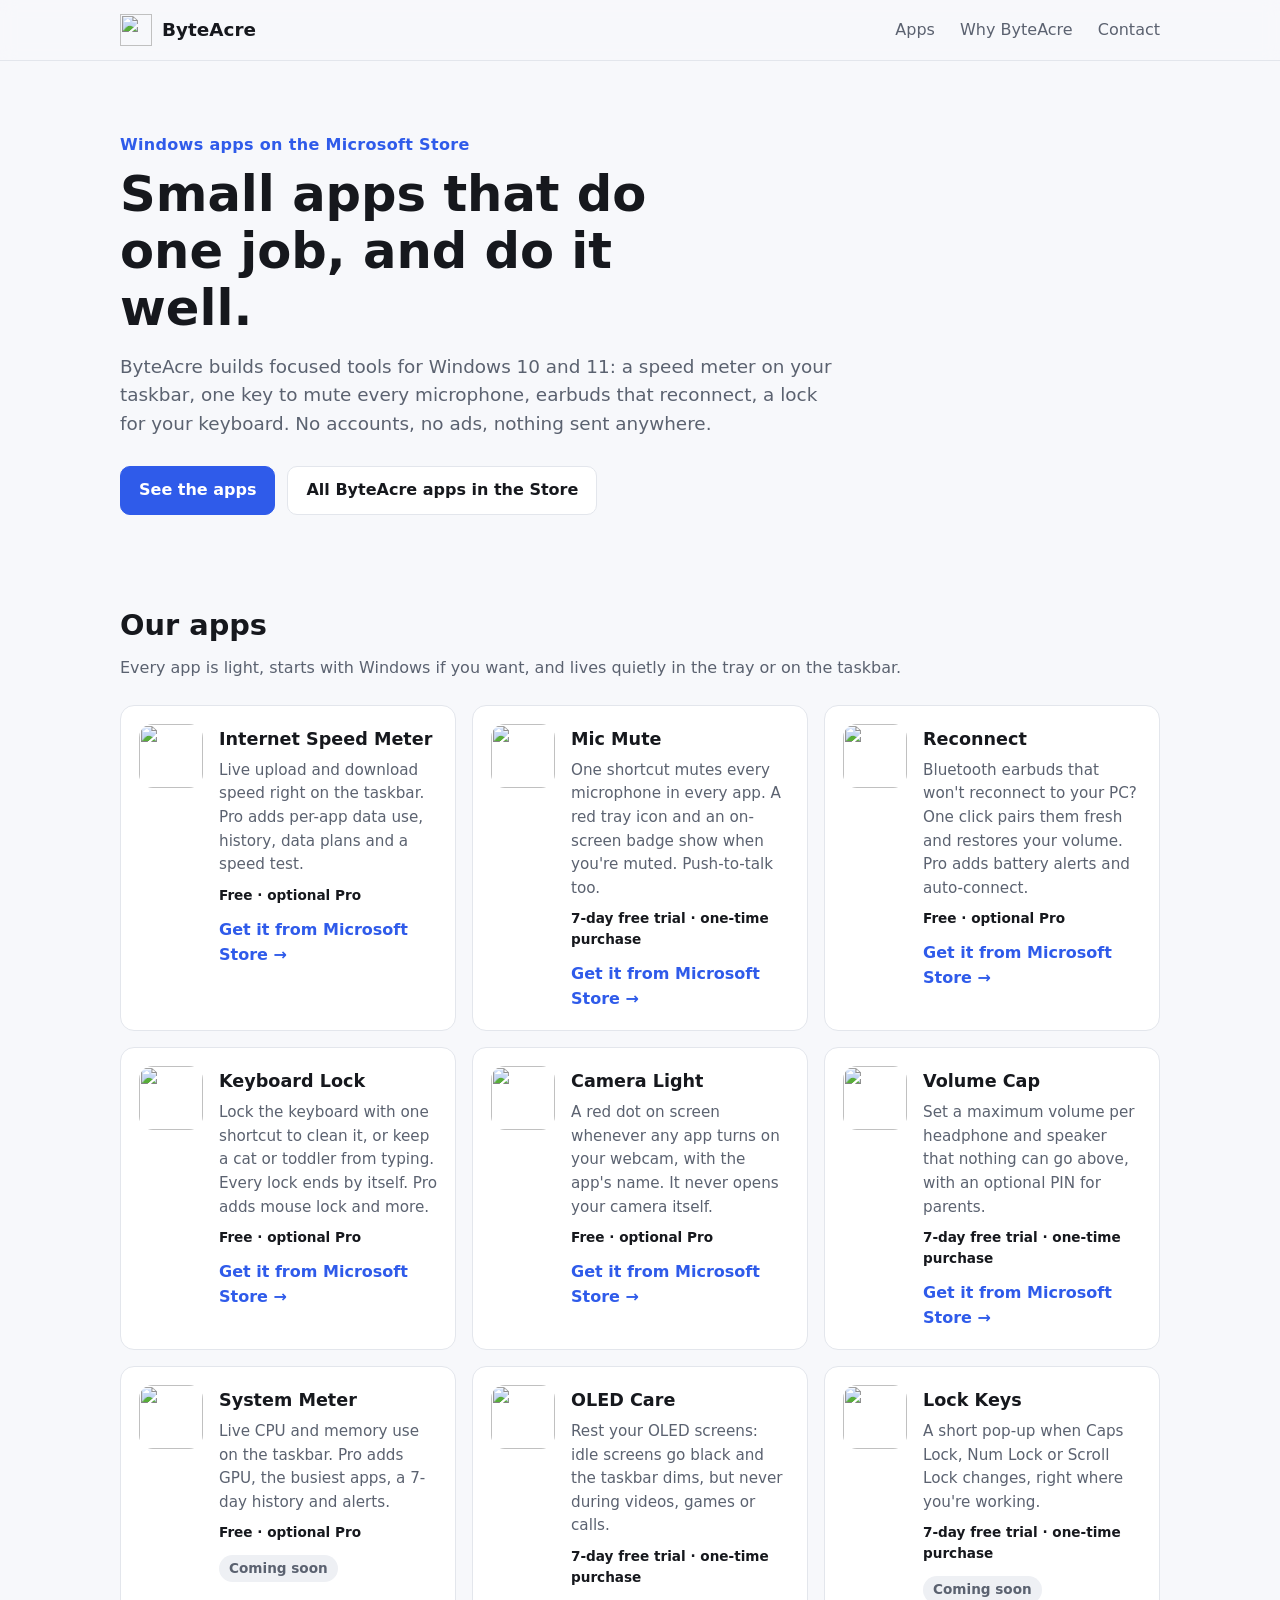
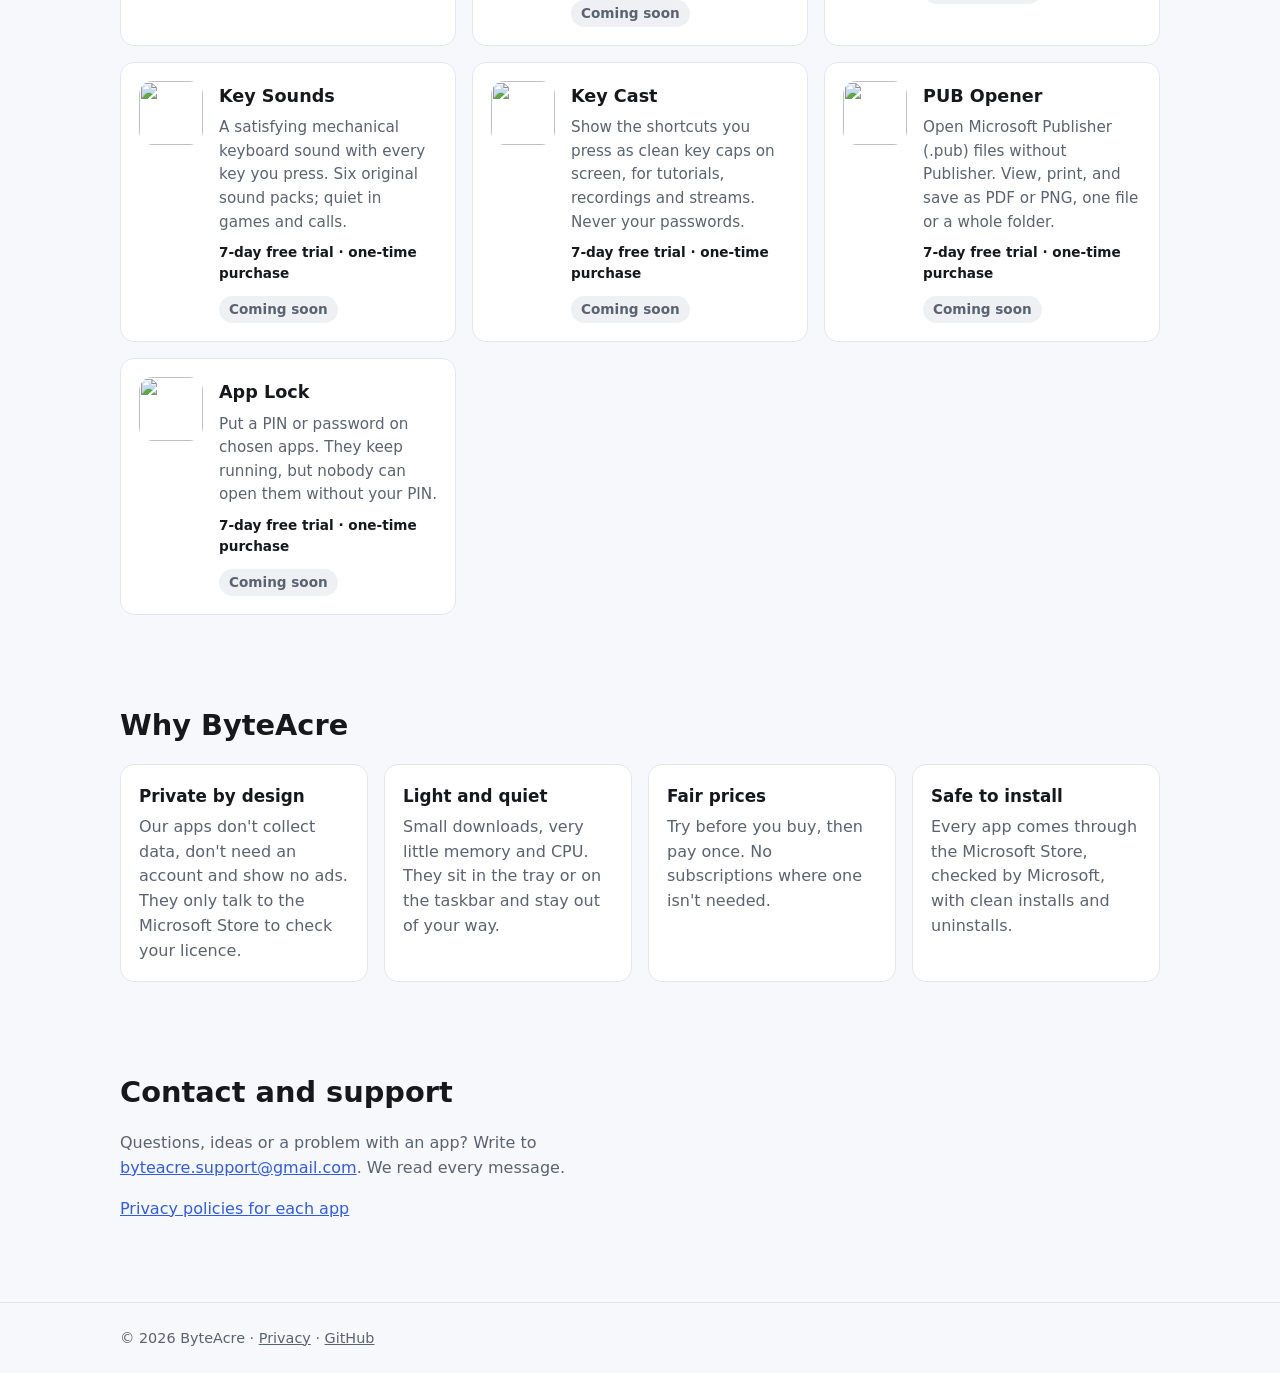
==== index.html @ fc12dd71 "Add files via upload" ====
<!doctype html>
<html lang="en">
<head>
<meta charset="utf-8">
<meta name="viewport" content="width=device-width, initial-scale=1">
<title>ByteAcre: small, focused Windows apps</title>
<meta name="description" content="ByteAcre makes small, focused Windows apps on the Microsoft Store: Internet Speed Meter, Mic Mute, Reconnect, Keyboard Lock, Camera Light, Volume Cap and more. Private, lightweight, fair prices.">
<link rel="canonical" href="https://byteacre.github.io/">
<link rel="icon" href="images/byteacre-icon.svg" type="image/svg+xml">
<meta property="og:title" content="ByteAcre: small, focused Windows apps">
<meta property="og:description" content="Small Windows apps that do one job well. Private, lightweight, fair one-time prices.">
<meta property="og:type" content="website">
<meta property="og:url" content="https://byteacre.github.io/">
<link rel="stylesheet" href="style.css">
<script type="application/ld+json">
{"@context":"https://schema.org","@type":"Organization","name":"ByteAcre","url":"https://byteacre.github.io/","logo":"https://byteacre.github.io/images/byteacre-icon.svg","email":"byteacre.support@gmail.com","sameAs":["https://github.com/byteAcre"]}
</script>
</head>
<body>
<header class="top">
  <div class="wrap nav">
    <a class="brand" href="#top" aria-label="ByteAcre home">
      <img src="images/byteacre-icon.svg" alt="" width="32" height="32"> ByteAcre
    </a>
    <nav aria-label="Main">
      <a href="#apps">Apps</a>
      <a href="#why">Why ByteAcre</a>
      <a href="#contact">Contact</a>
    </nav>
  </div>
</header>

<main id="top">
  <section class="hero">
    <div class="wrap">
      <p class="eyebrow">Windows apps on the Microsoft Store</p>
      <h1>Small apps that do one job, and do it well.</h1>
      <p class="lead">ByteAcre builds focused tools for Windows 10 and 11: a speed meter on your taskbar, one key to mute every
        microphone, earbuds that reconnect, a lock for your keyboard. No accounts, no ads, nothing sent anywhere.</p>
      <div class="cta">
        <a class="btn primary" href="#apps">See the apps</a>
        <a class="btn" href="https://apps.microsoft.com/search?query=ByteAcre" rel="noopener">All ByteAcre apps in the Store</a>
      </div>
    </div>
  </section>

  <section id="apps" class="apps">
    <div class="wrap">
      <h2>Our apps</h2>
      <p class="sub">Every app is light, starts with Windows if you want, and lives quietly in the tray or on the taskbar.</p>

      <!-- HOW TO EDIT: each app is one <article>. When a "Coming soon" app goes live, replace its
           <span class="soon">Coming soon</span> with the <a class="store" ...> line used by the live apps
           (same Store ID as in its comment). -->
      <div class="grid">

        <article class="card">
          <img src="images/speed-meter.png" alt="" width="64" height="64">
          <div>
            <h3>Internet Speed Meter</h3>
            <p>Live upload and download speed right on the taskbar. Pro adds per-app data use, history, data plans and a speed test.</p>
            <p class="meta">Free · optional Pro</p>
            <a class="store" href="https://apps.microsoft.com/detail/9MTVNRLCHL46" rel="noopener">Get it from Microsoft Store</a>
          </div>
        </article>

        <article class="card">
          <img src="images/mic-mute.png" alt="" width="64" height="64">
          <div>
            <h3>Mic Mute</h3>
            <p>One shortcut mutes every microphone in every app. A red tray icon and an on-screen badge show when you're muted. Push-to-talk too.</p>
            <p class="meta">7-day free trial · one-time purchase</p>
            <a class="store" href="https://apps.microsoft.com/detail/9PDG207LVQ56" rel="noopener">Get it from Microsoft Store</a>
          </div>
        </article>

        <article class="card">
          <img src="images/reconnect.png" alt="" width="64" height="64">
          <div>
            <h3>Reconnect</h3>
            <p>Bluetooth earbuds that won't reconnect to your PC? One click pairs them fresh and restores your volume. Pro adds battery alerts and auto-connect.</p>
            <p class="meta">Free · optional Pro</p>
            <a class="store" href="https://apps.microsoft.com/detail/9ND0S2LZVWPX" rel="noopener">Get it from Microsoft Store</a>
          </div>
        </article>

        <article class="card">
          <img src="images/keyboard-lock.png" alt="" width="64" height="64">
          <div>
            <h3>Keyboard Lock</h3>
            <p>Lock the keyboard with one shortcut to clean it, or keep a cat or toddler from typing. Every lock ends by itself. Pro adds mouse lock and more.</p>
            <p class="meta">Free · optional Pro</p>
            <a class="store" href="https://apps.microsoft.com/detail/9P1DGG5ZQ2GV" rel="noopener">Get it from Microsoft Store</a>
          </div>
        </article>

        <article class="card">
          <img src="images/camera-light.png" alt="" width="64" height="64">
          <div>
            <h3>Camera Light</h3>
            <p>A red dot on screen whenever any app turns on your webcam, with the app's name. It never opens your camera itself.</p>
            <p class="meta">Free · optional Pro</p>
            <a class="store" href="https://apps.microsoft.com/detail/9N3SJQJFRS90" rel="noopener">Get it from Microsoft Store</a>
          </div>
        </article>

        <article class="card">
          <img src="images/volume-cap.png" alt="" width="64" height="64">
          <div>
            <h3>Volume Cap</h3>
            <p>Set a maximum volume per headphone and speaker that nothing can go above, with an optional PIN for parents.</p>
            <p class="meta">7-day free trial · one-time purchase</p>
            <a class="store" href="https://apps.microsoft.com/detail/9PKXBKDD9G18" rel="noopener">Get it from Microsoft Store</a>
          </div>
        </article>

        <article class="card">
          <!-- Store ID 9N7SM03D4NWT -->
          <img src="images/system-meter.png" alt="" width="64" height="64">
          <div>
            <h3>System Meter</h3>
            <p>Live CPU and memory use on the taskbar. Pro adds GPU, the busiest apps, a 7-day history and alerts.</p>
            <p class="meta">Free · optional Pro</p>
            <span class="soon">Coming soon</span>
          </div>
        </article>

        <article class="card">
          <!-- Store ID 9N9KM5X5MT4K -->
          <img src="images/oled-care.png" alt="" width="64" height="64">
          <div>
            <h3>OLED Care</h3>
            <p>Rest your OLED screens: idle screens go black and the taskbar dims, but never during videos, games or calls.</p>
            <p class="meta">7-day free trial · one-time purchase</p>
            <span class="soon">Coming soon</span>
          </div>
        </article>

        <article class="card">
          <!-- Store ID 9PJVCDWS0DNC -->
          <img src="images/lock-keys.png" alt="" width="64" height="64">
          <div>
            <h3>Lock Keys</h3>
            <p>A short pop-up when Caps Lock, Num Lock or Scroll Lock changes, right where you're working.</p>
            <p class="meta">7-day free trial · one-time purchase</p>
            <span class="soon">Coming soon</span>
          </div>
        </article>

        <article class="card">
          <!-- Store ID 9NFBNVWLKVXJ -->
          <img src="images/key-sounds.png" alt="" width="64" height="64">
          <div>
            <h3>Key Sounds</h3>
            <p>A satisfying mechanical keyboard sound with every key you press. Six original sound packs; quiet in games and calls.</p>
            <p class="meta">7-day free trial · one-time purchase</p>
            <span class="soon">Coming soon</span>
          </div>
        </article>

        <article class="card">
          <!-- Store ID 9NG6CG6V17BK -->
          <img src="images/key-cast.png" alt="" width="64" height="64">
          <div>
            <h3>Key Cast</h3>
            <p>Show the shortcuts you press as clean key caps on screen, for tutorials, recordings and streams. Never your passwords.</p>
            <p class="meta">7-day free trial · one-time purchase</p>
            <span class="soon">Coming soon</span>
          </div>
        </article>

        <article class="card">
          <!-- Store ID 9MVVKFBPZNRF -->
          <img src="images/pub-opener.png" alt="" width="64" height="64">
          <div>
            <h3>PUB Opener</h3>
            <p>Open Microsoft Publisher (.pub) files without Publisher. View, print, and save as PDF or PNG, one file or a whole folder.</p>
            <p class="meta">7-day free trial · one-time purchase</p>
            <span class="soon">Coming soon</span>
          </div>
        </article>

        <article class="card">
          <!-- Store ID: not reserved yet -->
          <img src="images/app-lock.png" alt="" width="64" height="64">
          <div>
            <h3>App Lock</h3>
            <p>Put a PIN or password on chosen apps. They keep running, but nobody can open them without your PIN.</p>
            <p class="meta">7-day free trial · one-time purchase</p>
            <span class="soon">Coming soon</span>
          </div>
        </article>

      </div>
    </div>
  </section>

  <section id="why" class="why">
    <div class="wrap">
      <h2>Why ByteAcre</h2>
      <div class="points">
        <div><h3>Private by design</h3><p>Our apps don't collect data, don't need an account and show no ads. They only talk to the Microsoft Store to check your licence.</p></div>
        <div><h3>Light and quiet</h3><p>Small downloads, very little memory and CPU. They sit in the tray or on the taskbar and stay out of your way.</p></div>
        <div><h3>Fair prices</h3><p>Try before you buy, then pay once. No subscriptions where one isn't needed.</p></div>
        <div><h3>Safe to install</h3><p>Every app comes through the Microsoft Store, checked by Microsoft, with clean installs and uninstalls.</p></div>
      </div>
    </div>
  </section>

  <section id="contact" class="contact">
    <div class="wrap">
      <h2>Contact and support</h2>
      <p>Questions, ideas or a problem with an app? Write to <a href="mailto:byteacre.support@gmail.com">byteacre.support@gmail.com</a>. We read every message.</p>
      <p><a href="privacy.html">Privacy policies for each app</a></p>
    </div>
  </section>
</main>

<footer>
  <div class="wrap">© 2026 ByteAcre · <a href="privacy.html">Privacy</a> · <a href="https://github.com/byteAcre" rel="noopener">GitHub</a></div>
</footer>
</body>
</html>
---- style.css ----
:root {
  --bg: #f7f8fb;
  --surface: #ffffff;
  --text: #16181d;
  --muted: #5b6270;
  --line: #e3e6ec;
  --accent: #2f5bea;
  --accent-text: #ffffff;
  --soon: #eef0f4;
}
@media (prefers-color-scheme: dark) {
  :root {
    --bg: #111318;
    --surface: #1a1d24;
    --text: #eef0f4;
    --muted: #a3aab8;
    --line: #2a2f3a;
    --accent: #6f8cff;
    --accent-text: #0d1020;
    --soon: #242833;
  }
}
* { box-sizing: border-box; }
html { scroll-behavior: smooth; }
body {
  margin: 0;
  font-family: "Segoe UI", system-ui, -apple-system, Roboto, Arial, sans-serif;
  background: var(--bg);
  color: var(--text);
  line-height: 1.55;
}
a { color: var(--accent); }
.wrap { max-width: 1080px; margin: 0 auto; padding: 0 20px; }

.top { position: sticky; top: 0; background: color-mix(in srgb, var(--bg) 88%, transparent); backdrop-filter: blur(8px); border-bottom: 1px solid var(--line); z-index: 10; }
.nav { display: flex; align-items: center; justify-content: space-between; height: 60px; }
.brand { display: flex; align-items: center; gap: 10px; font-weight: 700; font-size: 1.15rem; color: var(--text); text-decoration: none; }
nav a { margin-left: 20px; color: var(--muted); text-decoration: none; font-weight: 500; }
nav a:hover { color: var(--text); }

.hero { padding: 72px 0 48px; }
.eyebrow { color: var(--accent); font-weight: 600; margin: 0 0 8px; letter-spacing: .02em; }
h1 { font-size: clamp(2rem, 4.5vw, 3.1rem); line-height: 1.15; margin: 0 0 16px; max-width: 18ch; }
.lead { font-size: 1.15rem; color: var(--muted); max-width: 62ch; margin: 0 0 28px; }
.cta { display: flex; flex-wrap: wrap; gap: 12px; }
.btn { display: inline-block; padding: 11px 18px; border-radius: 10px; border: 1px solid var(--line); background: var(--surface); color: var(--text); text-decoration: none; font-weight: 600; }
.btn.primary { background: var(--accent); border-color: var(--accent); color: var(--accent-text); }

section h2 { font-size: 1.8rem; margin: 0 0 8px; }
.sub { color: var(--muted); margin: 0 0 24px; }
.apps { padding: 40px 0; }
.grid { display: grid; grid-template-columns: repeat(auto-fill, minmax(300px, 1fr)); gap: 16px; }
.card { display: flex; gap: 16px; background: var(--surface); border: 1px solid var(--line); border-radius: 14px; padding: 18px; }
.card img { border-radius: 14px; flex: none; }
.card h3 { margin: 2px 0 6px; font-size: 1.1rem; }
.card p { margin: 0 0 8px; color: var(--muted); font-size: .95rem; }
.card .meta { font-size: .85rem; font-weight: 600; color: var(--text); }
.store { display: inline-block; margin-top: 4px; font-weight: 600; text-decoration: none; }
.store::after { content: " →"; }
.soon { display: inline-block; margin-top: 4px; font-size: .85rem; font-weight: 600; color: var(--muted); background: var(--soon); padding: 3px 10px; border-radius: 999px; }

.why { padding: 48px 0; }
.points { display: grid; grid-template-columns: repeat(auto-fit, minmax(220px, 1fr)); gap: 16px; margin-top: 16px; }
.points div { background: var(--surface); border: 1px solid var(--line); border-radius: 14px; padding: 18px; }
.points h3 { margin: 0 0 6px; font-size: 1.05rem; }
.points p { margin: 0; color: var(--muted); }

.contact { padding: 40px 0 64px; }
.contact p { color: var(--muted); max-width: 62ch; }

footer { border-top: 1px solid var(--line); padding: 24px 0; color: var(--muted); font-size: .9rem; }
footer a { color: var(--muted); }

.policies { list-style: none; padding: 0; display: grid; grid-template-columns: repeat(auto-fill, minmax(260px, 1fr)); gap: 10px; }
.policies a { display: block; background: var(--surface); border: 1px solid var(--line); border-radius: 10px; padding: 12px 14px; text-decoration: none; color: var(--text); font-weight: 600; }

@media (max-width: 560px) {
  nav a { margin-left: 14px; font-size: .95rem; }
  nav a[href="#why"] { display: none; }
  .hero { padding: 48px 0 32px; }
}
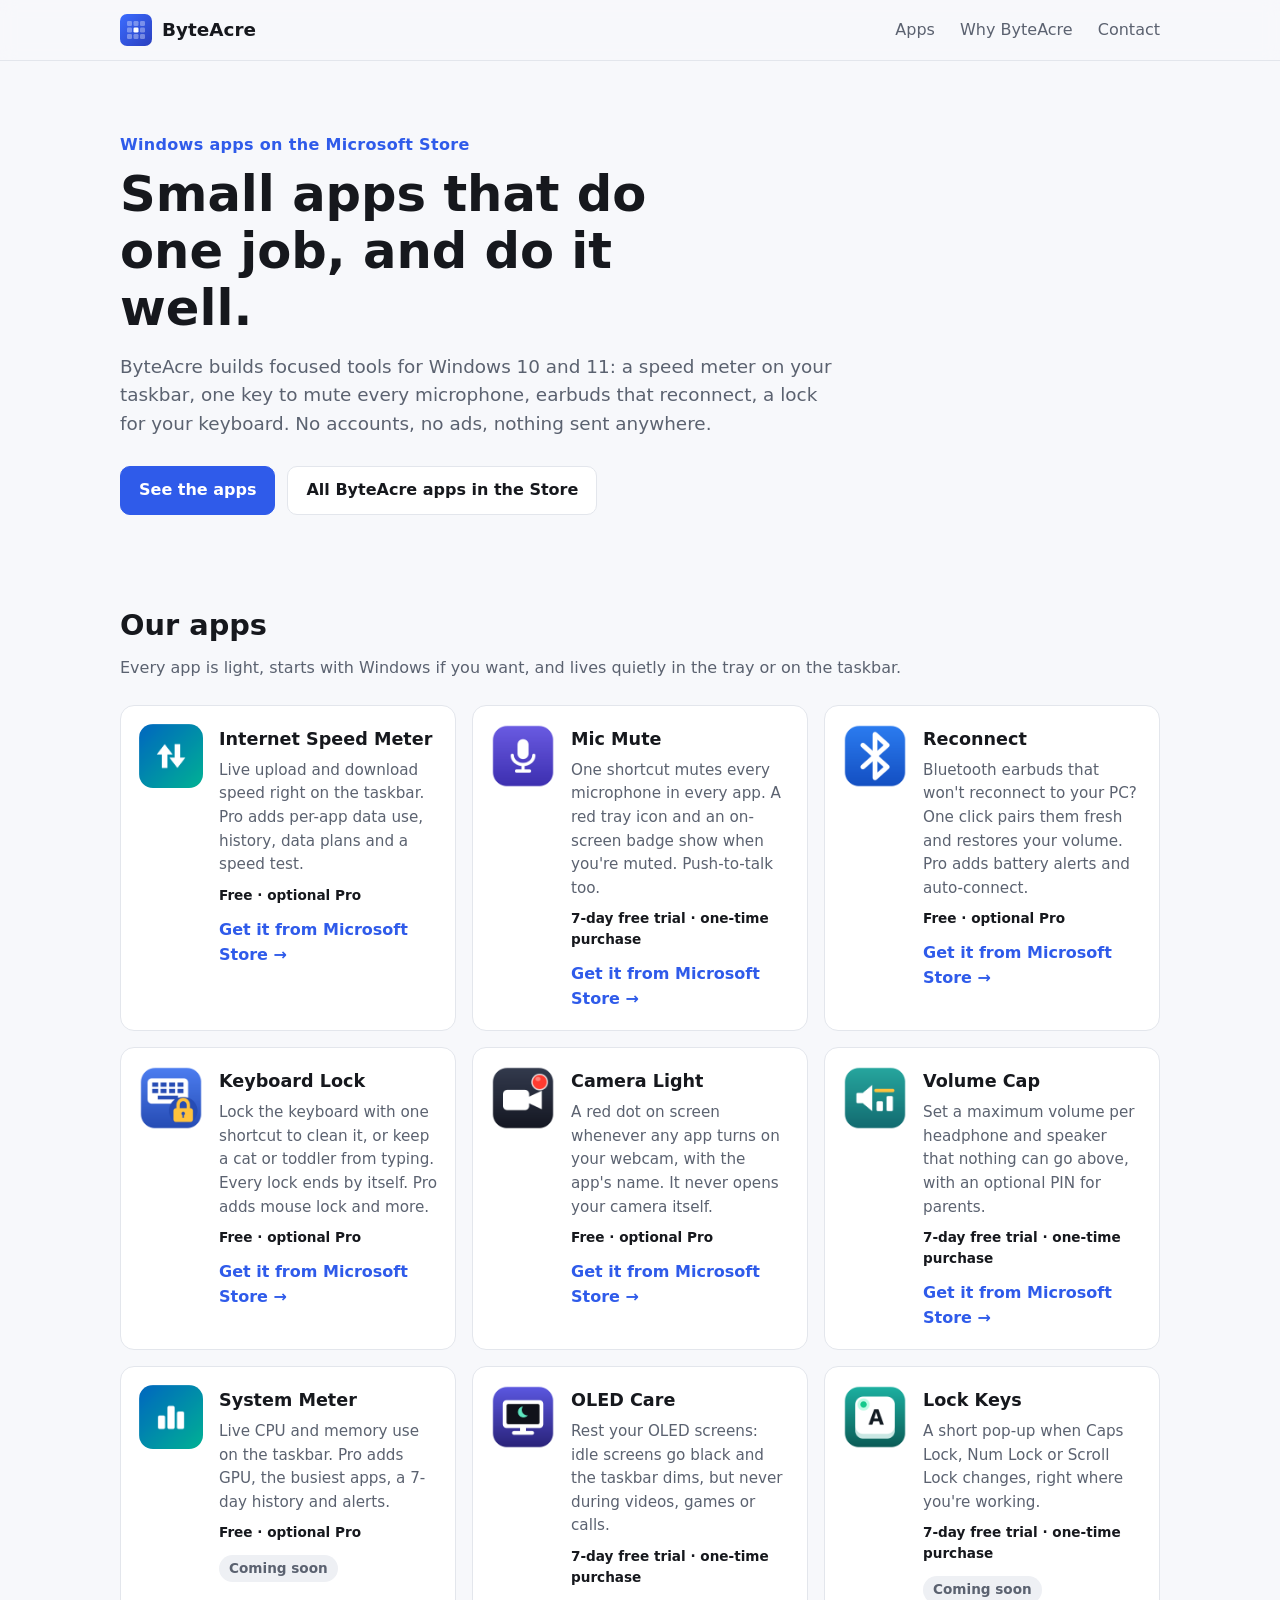
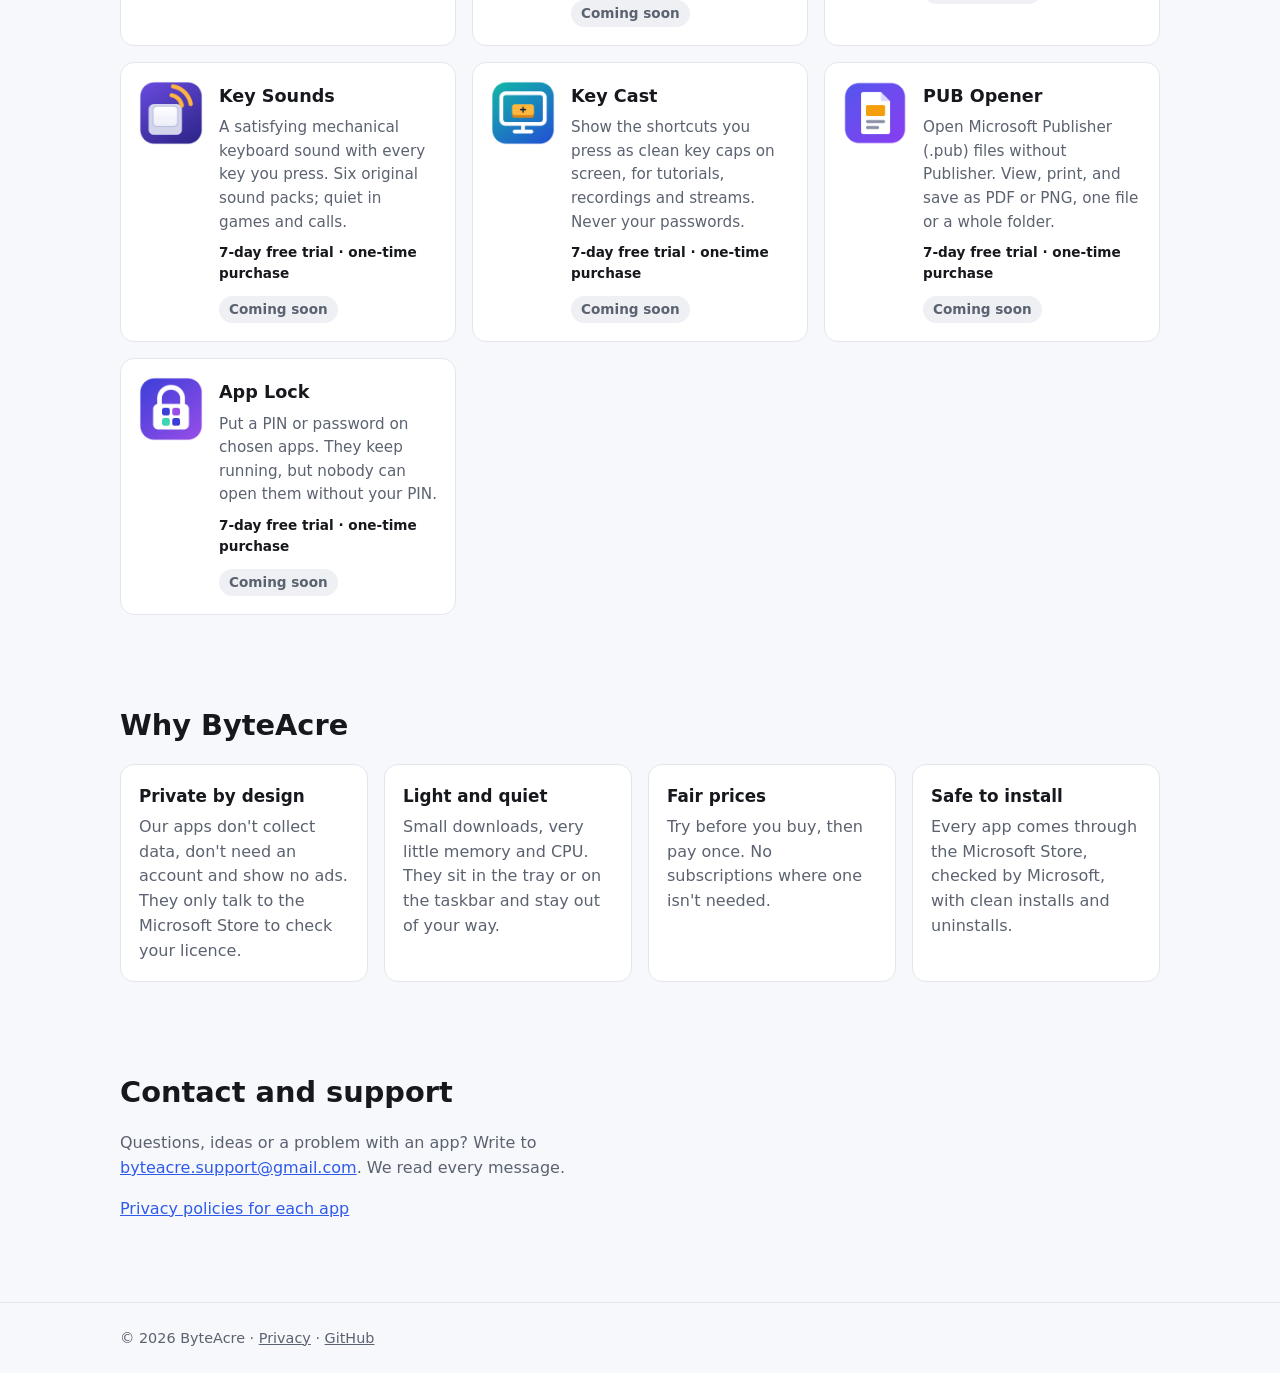
==== commit a259f992: "Update index.html" ====
--- a/index.html
+++ b/index.html
@@ -1,6 +1,7 @@
 <!doctype html>
 <html lang="en">
 <head>
+<meta name="google-site-verification" content="8QVVEAuXR3b2v1I5eqjdsJw9y72k87wtvU8WWJqe2cA" />
 <meta charset="utf-8">
 <meta name="viewport" content="width=device-width, initial-scale=1">
 <title>ByteAcre: small, focused Windows apps</title>
